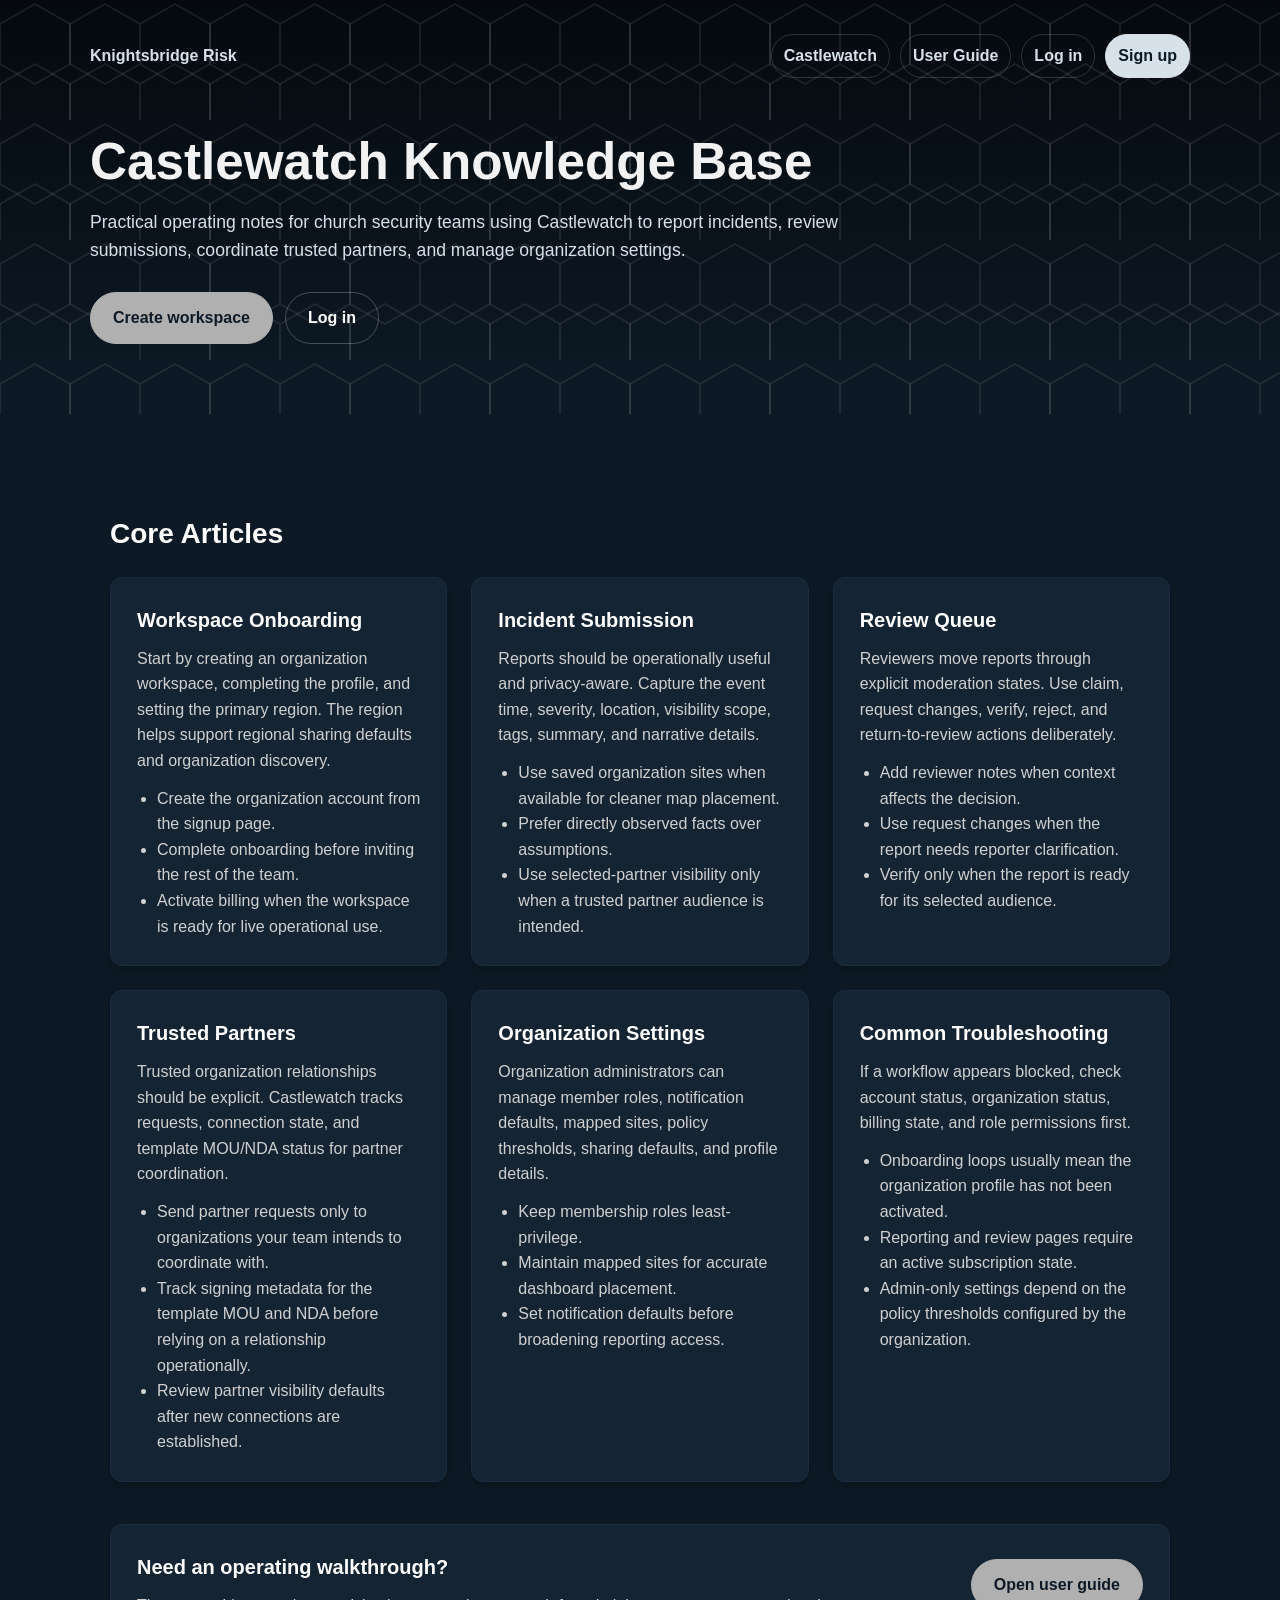
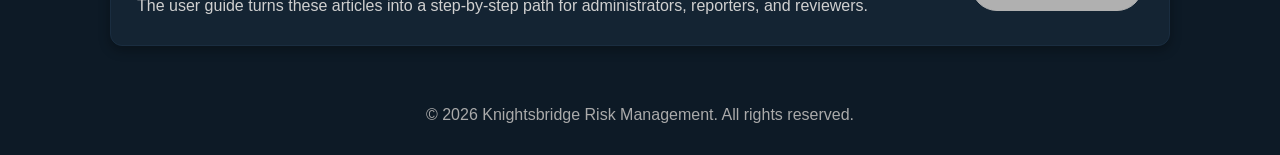
==== knowledge-base/index.html @ 3cb9d3eb "Add Castlewatch app links and docs" ====
<!DOCTYPE html>
<html lang="en">
<head>
  <meta charset="UTF-8">
  <meta name="viewport" content="width=device-width, initial-scale=1.0">
  <title>Castlewatch Knowledge Base | Knightsbridge Risk Management</title>
  <link rel="icon" type="image/png" sizes="32x32" href="../assets/favicon-32.png">
  <link rel="icon" type="image/png" sizes="16x16" href="../assets/favicon-16.png">
  <link rel="apple-touch-icon" sizes="180x180" href="../assets/favicon-180.png">
  <link rel="shortcut icon" href="../assets/favicon.ico" type="image/x-icon">
  <style>
    * { margin: 0; padding: 0; box-sizing: border-box; }
    body {
      font-family: "Segoe UI", Tahoma, Geneva, Verdana, sans-serif;
      background: #0d1a26;
      color: #f2f2f2;
      line-height: 1.6;
    }
    header {
      background: linear-gradient(180deg, rgba(4, 8, 12, 0.94) 0%, rgba(13, 26, 38, 0.98) 100%);
      padding: 34px 20px 70px;
      position: relative;
      overflow: hidden;
    }
    header::before {
      content: "";
      position: absolute;
      inset: 0;
      background: url("data:image/svg+xml,%3Csvg xmlns='http://www.w3.org/2000/svg' width='140' height='120' viewBox='0 0 140 120'%3E%3Cg fill='none' stroke='rgba(255,255,255,0.12)' stroke-width='1.8'%3E%3Cpath d='M35 4 L70 24 L70 64 L35 84 L0 64 L0 24 Z'/%3E%3Cpath d='M105 4 L140 24 L140 64 L105 84 L70 64 L70 24 Z'/%3E%3Cpath d='M35 64 L70 84 L70 124 L35 144 L0 124 L0 84 Z'/%3E%3Cpath d='M105 64 L140 84 L140 124 L105 144 L70 124 L70 84 Z'/%3E%3C/g%3E%3C/svg%3E");
      opacity: 0.7;
      pointer-events: none;
    }
    .nav, .hero, main, footer {
      position: relative;
      z-index: 2;
      max-width: 1100px;
      margin: 0 auto;
    }
    .nav {
      display: flex;
      justify-content: space-between;
      gap: 16px;
      align-items: center;
      margin-bottom: 56px;
    }
    .nav a {
      color: #d6e1ea;
      text-decoration: none;
      font-weight: 700;
    }
    .nav-links {
      display: flex;
      flex-wrap: wrap;
      justify-content: flex-end;
      gap: 10px;
    }
    .nav-links a {
      border: 1px solid rgba(255,255,255,0.16);
      border-radius: 999px;
      padding: 8px 12px;
    }
    .nav-links .primary {
      background: #d6e1ea;
      border-color: #d6e1ea;
      color: #0d1a26;
    }
    h1 {
      max-width: 780px;
      font-size: clamp(2rem, 4vw, 3.2rem);
      line-height: 1.1;
      margin-bottom: 18px;
    }
    .lead {
      max-width: 820px;
      color: #d6e1ea;
      font-size: 1.1rem;
    }
    .actions {
      display: flex;
      flex-wrap: wrap;
      gap: 12px;
      margin-top: 28px;
    }
    .button {
      display: inline-flex;
      align-items: center;
      justify-content: center;
      min-height: 46px;
      padding: 12px 22px;
      border-radius: 999px;
      border: 1px solid #b0b0b0;
      background: #b0b0b0;
      color: #0d1a26;
      font-weight: 800;
      text-decoration: none;
    }
    .button.secondary {
      background: transparent;
      color: #ffffff;
      border-color: rgba(255,255,255,0.24);
    }
    main {
      padding: 50px 20px 20px;
    }
    .grid {
      display: grid;
      grid-template-columns: repeat(auto-fit, minmax(280px, 1fr));
      gap: 24px;
    }
    article, .callout {
      background: #142433;
      border: 1px solid #1a2d40;
      border-radius: 12px;
      padding: 26px;
      box-shadow: 0 4px 12px rgba(0,0,0,0.32);
    }
    article h2, .callout h2 {
      color: #ffffff;
      font-size: 1.25rem;
      margin-bottom: 10px;
    }
    article p, article li, .callout p {
      color: #d0d0d0;
    }
    article ul {
      margin-top: 12px;
      padding-left: 20px;
    }
    .section-title {
      margin: 48px 0 20px;
      font-size: 1.75rem;
      color: #ffffff;
    }
    .callout {
      margin-top: 42px;
      display: grid;
      gap: 18px;
      grid-template-columns: minmax(0, 1fr) auto;
      align-items: center;
    }
    footer {
      padding: 36px 20px 28px;
      color: #aaaaaa;
      text-align: center;
    }
    @media (max-width: 760px) {
      .nav, .callout {
        grid-template-columns: 1fr;
        flex-direction: column;
        align-items: stretch;
        text-align: center;
      }
      .nav-links, .actions {
        justify-content: center;
      }
    }
  </style>
</head>
<body>
  <header>
    <nav class="nav" aria-label="Primary navigation">
      <a href="../">Knightsbridge Risk</a>
      <div class="nav-links">
        <a href="../#castlewatch">Castlewatch</a>
        <a href="../user-guide/">User Guide</a>
        <a href="https://castlewatch.onrender.com/login">Log in</a>
        <a class="primary" href="https://castlewatch.onrender.com/signup">Sign up</a>
      </div>
    </nav>
    <section class="hero">
      <h1>Castlewatch Knowledge Base</h1>
      <p class="lead">Practical operating notes for church security teams using Castlewatch to report incidents, review submissions, coordinate trusted partners, and manage organization settings.</p>
      <div class="actions">
        <a class="button" href="https://castlewatch.onrender.com/signup">Create workspace</a>
        <a class="button secondary" href="https://castlewatch.onrender.com/login">Log in</a>
      </div>
    </section>
  </header>

  <main>
    <h2 class="section-title">Core Articles</h2>
    <section class="grid" aria-label="Knowledge base articles">
      <article>
        <h2>Workspace Onboarding</h2>
        <p>Start by creating an organization workspace, completing the profile, and setting the primary region. The region helps support regional sharing defaults and organization discovery.</p>
        <ul>
          <li>Create the organization account from the signup page.</li>
          <li>Complete onboarding before inviting the rest of the team.</li>
          <li>Activate billing when the workspace is ready for live operational use.</li>
        </ul>
      </article>

      <article>
        <h2>Incident Submission</h2>
        <p>Reports should be operationally useful and privacy-aware. Capture the event time, severity, location, visibility scope, tags, summary, and narrative details.</p>
        <ul>
          <li>Use saved organization sites when available for cleaner map placement.</li>
          <li>Prefer directly observed facts over assumptions.</li>
          <li>Use selected-partner visibility only when a trusted partner audience is intended.</li>
        </ul>
      </article>

      <article>
        <h2>Review Queue</h2>
        <p>Reviewers move reports through explicit moderation states. Use claim, request changes, verify, reject, and return-to-review actions deliberately.</p>
        <ul>
          <li>Add reviewer notes when context affects the decision.</li>
          <li>Use request changes when the report needs reporter clarification.</li>
          <li>Verify only when the report is ready for its selected audience.</li>
        </ul>
      </article>

      <article>
        <h2>Trusted Partners</h2>
        <p>Trusted organization relationships should be explicit. Castlewatch tracks requests, connection state, and template MOU/NDA status for partner coordination.</p>
        <ul>
          <li>Send partner requests only to organizations your team intends to coordinate with.</li>
          <li>Track signing metadata for the template MOU and NDA before relying on a relationship operationally.</li>
          <li>Review partner visibility defaults after new connections are established.</li>
        </ul>
      </article>

      <article>
        <h2>Organization Settings</h2>
        <p>Organization administrators can manage member roles, notification defaults, mapped sites, policy thresholds, sharing defaults, and profile details.</p>
        <ul>
          <li>Keep membership roles least-privilege.</li>
          <li>Maintain mapped sites for accurate dashboard placement.</li>
          <li>Set notification defaults before broadening reporting access.</li>
        </ul>
      </article>

      <article>
        <h2>Common Troubleshooting</h2>
        <p>If a workflow appears blocked, check account status, organization status, billing state, and role permissions first.</p>
        <ul>
          <li>Onboarding loops usually mean the organization profile has not been activated.</li>
          <li>Reporting and review pages require an active subscription state.</li>
          <li>Admin-only settings depend on the policy thresholds configured by the organization.</li>
        </ul>
      </article>
    </section>

    <section class="callout">
      <div>
        <h2>Need an operating walkthrough?</h2>
        <p>The user guide turns these articles into a step-by-step path for administrators, reporters, and reviewers.</p>
      </div>
      <a class="button" href="../user-guide/">Open user guide</a>
    </section>
  </main>

  <footer>
    &copy; 2026 Knightsbridge Risk Management. All rights reserved.
  </footer>
</body>
</html>
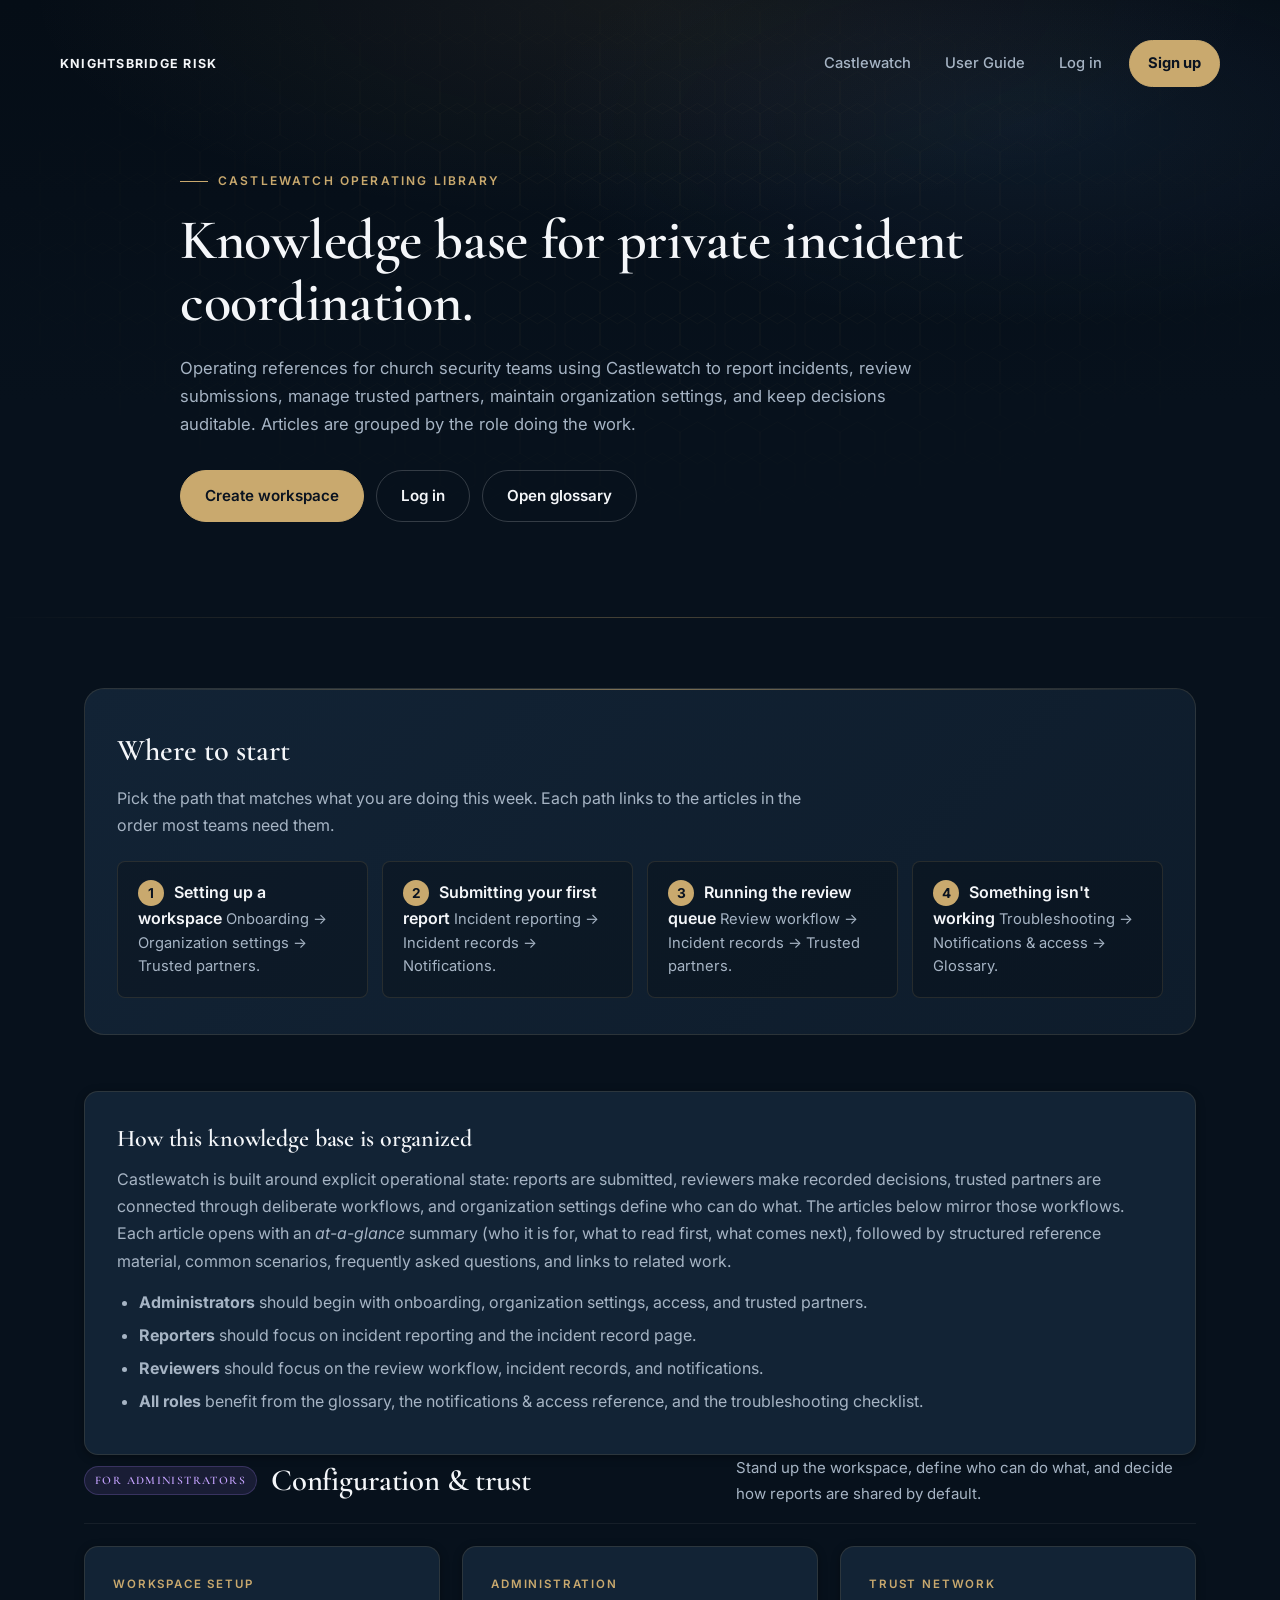
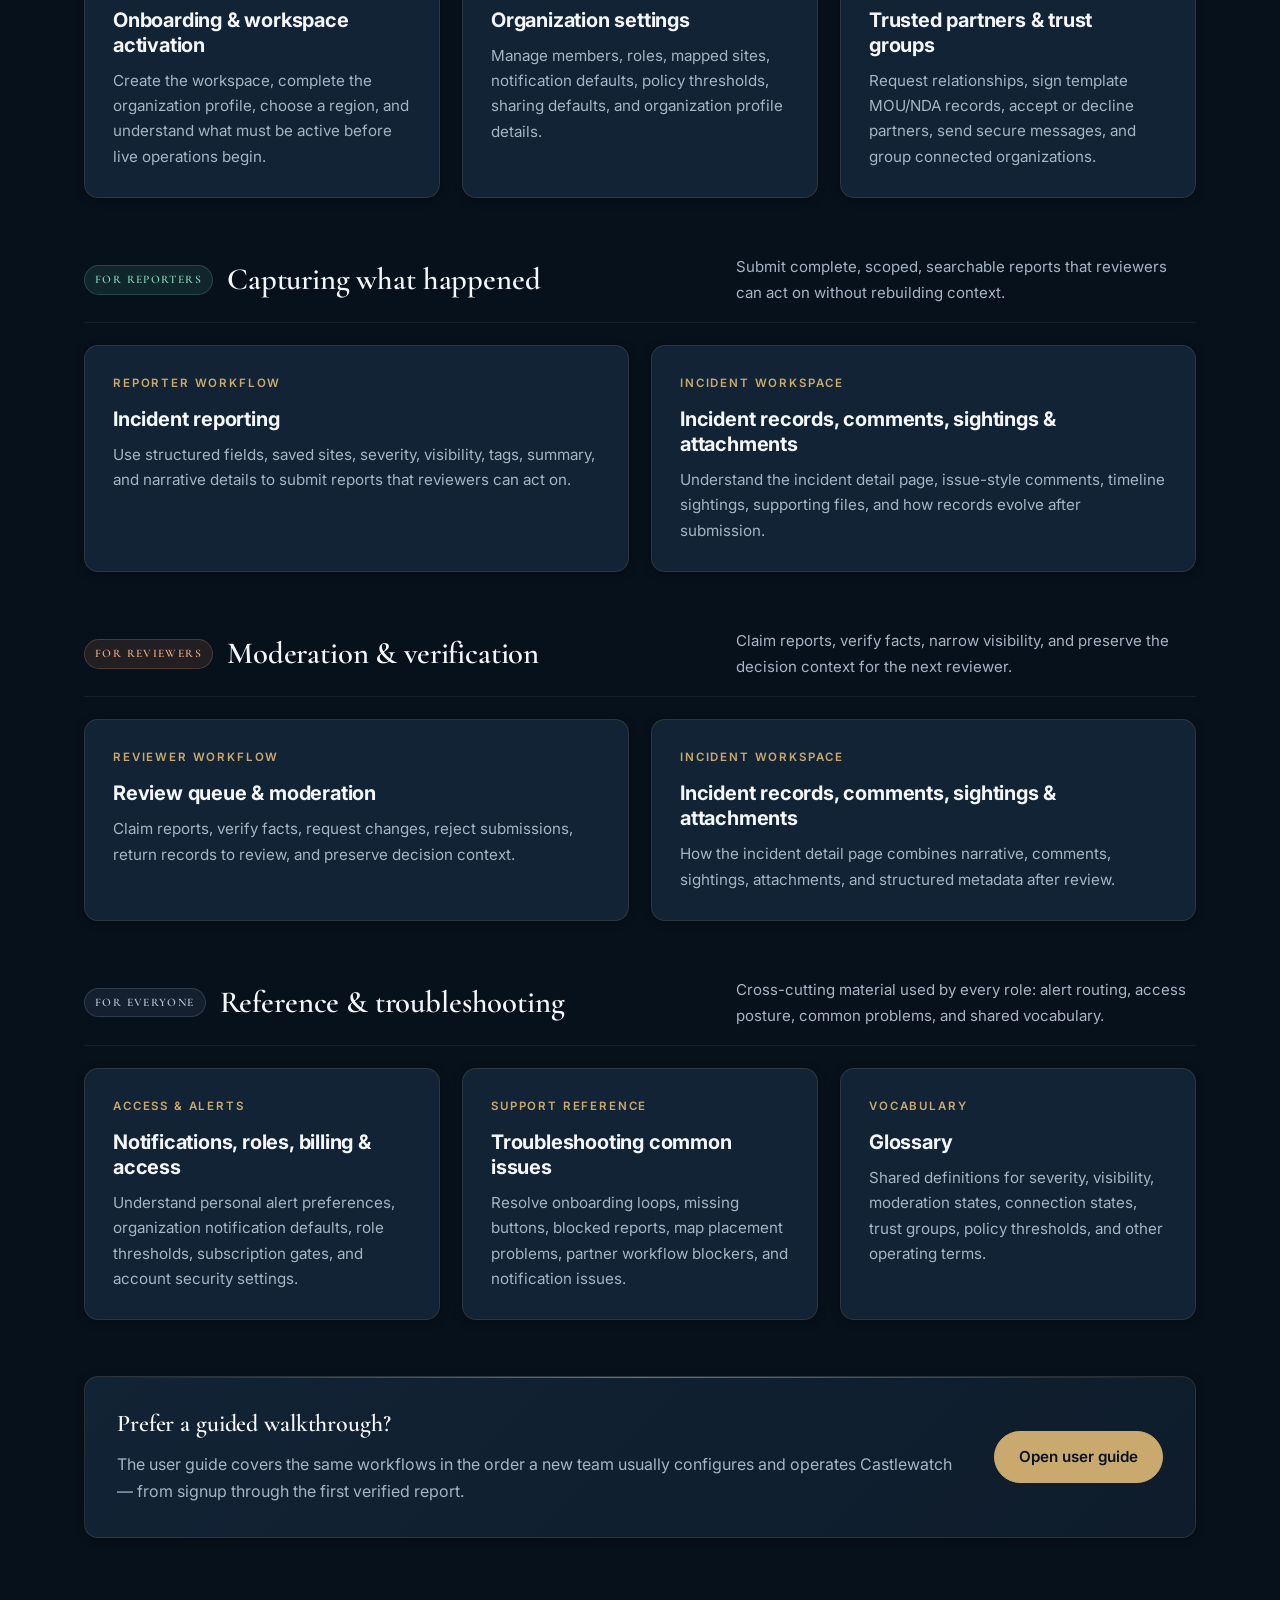
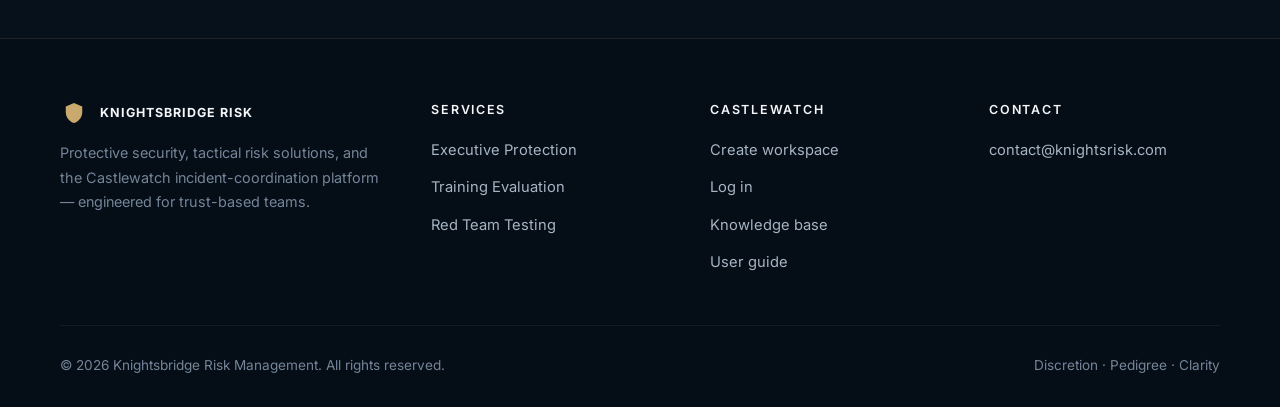
==== commit e0db68d5: "Expand Castlewatch knowledge base" ====
--- a/knowledge-base/index.html
+++ b/knowledge-base/index.html
@@ -4,162 +4,29 @@
   <meta charset="UTF-8">
   <meta name="viewport" content="width=device-width, initial-scale=1.0">
   <title>Castlewatch Knowledge Base | Knightsbridge Risk Management</title>
+  <meta name="description" content="Operating library for Castlewatch incident coordination — organized by role for administrators, reporters, and reviewers, with reference material covering trusted partners, organization settings, notifications, access, and troubleshooting.">
+  <link rel="canonical" href="https://knightsrisk.com/knowledge-base/">
+  <meta property="og:type" content="website">
+  <meta property="og:url" content="https://knightsrisk.com/knowledge-base/">
+  <meta property="og:title" content="Castlewatch Knowledge Base">
+  <meta property="og:description" content="Role-based operating library for Castlewatch — onboarding, reporting, review, trusted partners, settings, and troubleshooting.">
+  <meta property="og:image" content="https://knightsrisk.com/assets/favicon-180.png">
+  <meta property="og:site_name" content="Knightsbridge Risk Management">
+  <meta name="twitter:card" content="summary">
+  <meta name="twitter:title" content="Castlewatch Knowledge Base">
+  <meta name="twitter:description" content="Role-based operating library for Castlewatch — onboarding, reporting, review, trusted partners, settings, and troubleshooting.">
+  <meta name="twitter:image" content="https://knightsrisk.com/assets/favicon-180.png">
+  <meta name="theme-color" content="#07111c">
   <link rel="icon" type="image/png" sizes="32x32" href="../assets/favicon-32.png">
   <link rel="icon" type="image/png" sizes="16x16" href="../assets/favicon-16.png">
   <link rel="apple-touch-icon" sizes="180x180" href="../assets/favicon-180.png">
   <link rel="shortcut icon" href="../assets/favicon.ico" type="image/x-icon">
-  <style>
-    * { margin: 0; padding: 0; box-sizing: border-box; }
-    body {
-      font-family: "Segoe UI", Tahoma, Geneva, Verdana, sans-serif;
-      background: #0d1a26;
-      color: #f2f2f2;
-      line-height: 1.6;
-    }
-    header {
-      background: linear-gradient(180deg, rgba(4, 8, 12, 0.94) 0%, rgba(13, 26, 38, 0.98) 100%);
-      padding: 34px 20px 70px;
-      position: relative;
-      overflow: hidden;
-    }
-    header::before {
-      content: "";
-      position: absolute;
-      inset: 0;
-      background: url("data:image/svg+xml,%3Csvg xmlns='http://www.w3.org/2000/svg' width='140' height='120' viewBox='0 0 140 120'%3E%3Cg fill='none' stroke='rgba(255,255,255,0.12)' stroke-width='1.8'%3E%3Cpath d='M35 4 L70 24 L70 64 L35 84 L0 64 L0 24 Z'/%3E%3Cpath d='M105 4 L140 24 L140 64 L105 84 L70 64 L70 24 Z'/%3E%3Cpath d='M35 64 L70 84 L70 124 L35 144 L0 124 L0 84 Z'/%3E%3Cpath d='M105 64 L140 84 L140 124 L105 144 L70 124 L70 84 Z'/%3E%3C/g%3E%3C/svg%3E");
-      opacity: 0.7;
-      pointer-events: none;
-    }
-    .nav, .hero, main, footer {
-      position: relative;
-      z-index: 2;
-      max-width: 1100px;
-      margin: 0 auto;
-    }
-    .nav {
-      display: flex;
-      justify-content: space-between;
-      gap: 16px;
-      align-items: center;
-      margin-bottom: 56px;
-    }
-    .nav a {
-      color: #d6e1ea;
-      text-decoration: none;
-      font-weight: 700;
-    }
-    .nav-links {
-      display: flex;
-      flex-wrap: wrap;
-      justify-content: flex-end;
-      gap: 10px;
-    }
-    .nav-links a {
-      border: 1px solid rgba(255,255,255,0.16);
-      border-radius: 999px;
-      padding: 8px 12px;
-    }
-    .nav-links .primary {
-      background: #d6e1ea;
-      border-color: #d6e1ea;
-      color: #0d1a26;
-    }
-    h1 {
-      max-width: 780px;
-      font-size: clamp(2rem, 4vw, 3.2rem);
-      line-height: 1.1;
-      margin-bottom: 18px;
-    }
-    .lead {
-      max-width: 820px;
-      color: #d6e1ea;
-      font-size: 1.1rem;
-    }
-    .actions {
-      display: flex;
-      flex-wrap: wrap;
-      gap: 12px;
-      margin-top: 28px;
-    }
-    .button {
-      display: inline-flex;
-      align-items: center;
-      justify-content: center;
-      min-height: 46px;
-      padding: 12px 22px;
-      border-radius: 999px;
-      border: 1px solid #b0b0b0;
-      background: #b0b0b0;
-      color: #0d1a26;
-      font-weight: 800;
-      text-decoration: none;
-    }
-    .button.secondary {
-      background: transparent;
-      color: #ffffff;
-      border-color: rgba(255,255,255,0.24);
-    }
-    main {
-      padding: 50px 20px 20px;
-    }
-    .grid {
-      display: grid;
-      grid-template-columns: repeat(auto-fit, minmax(280px, 1fr));
-      gap: 24px;
-    }
-    article, .callout {
-      background: #142433;
-      border: 1px solid #1a2d40;
-      border-radius: 12px;
-      padding: 26px;
-      box-shadow: 0 4px 12px rgba(0,0,0,0.32);
-    }
-    article h2, .callout h2 {
-      color: #ffffff;
-      font-size: 1.25rem;
-      margin-bottom: 10px;
-    }
-    article p, article li, .callout p {
-      color: #d0d0d0;
-    }
-    article ul {
-      margin-top: 12px;
-      padding-left: 20px;
-    }
-    .section-title {
-      margin: 48px 0 20px;
-      font-size: 1.75rem;
-      color: #ffffff;
-    }
-    .callout {
-      margin-top: 42px;
-      display: grid;
-      gap: 18px;
-      grid-template-columns: minmax(0, 1fr) auto;
-      align-items: center;
-    }
-    footer {
-      padding: 36px 20px 28px;
-      color: #aaaaaa;
-      text-align: center;
-    }
-    @media (max-width: 760px) {
-      .nav, .callout {
-        grid-template-columns: 1fr;
-        flex-direction: column;
-        align-items: stretch;
-        text-align: center;
-      }
-      .nav-links, .actions {
-        justify-content: center;
-      }
-    }
-  </style>
+  <link rel="stylesheet" href="styles.css">
 </head>
 <body>
   <header>
     <nav class="nav" aria-label="Primary navigation">
-      <a href="../">Knightsbridge Risk</a>
+      <a class="nav-brand" href="../">Knightsbridge Risk</a>
       <div class="nav-links">
         <a href="../#castlewatch">Castlewatch</a>
         <a href="../user-guide/">User Guide</a>
@@ -168,90 +35,193 @@
       </div>
     </nav>
     <section class="hero">
-      <h1>Castlewatch Knowledge Base</h1>
-      <p class="lead">Practical operating notes for church security teams using Castlewatch to report incidents, review submissions, coordinate trusted partners, and manage organization settings.</p>
+      <p class="eyebrow">Castlewatch operating library</p>
+      <h1>Knowledge base for private incident coordination.</h1>
+      <p class="lead">Operating references for church security teams using Castlewatch to report incidents, review submissions, manage trusted partners, maintain organization settings, and keep decisions auditable. Articles are grouped by the role doing the work.</p>
       <div class="actions">
         <a class="button" href="https://castlewatch.onrender.com/signup">Create workspace</a>
         <a class="button secondary" href="https://castlewatch.onrender.com/login">Log in</a>
+        <a class="button secondary" href="glossary/">Open glossary</a>
       </div>
     </section>
   </header>
 
   <main>
-    <h2 class="section-title">Core Articles</h2>
-    <section class="grid" aria-label="Knowledge base articles">
-      <article>
-        <h2>Workspace Onboarding</h2>
-        <p>Start by creating an organization workspace, completing the profile, and setting the primary region. The region helps support regional sharing defaults and organization discovery.</p>
-        <ul>
-          <li>Create the organization account from the signup page.</li>
-          <li>Complete onboarding before inviting the rest of the team.</li>
-          <li>Activate billing when the workspace is ready for live operational use.</li>
-        </ul>
-      </article>
-
-      <article>
-        <h2>Incident Submission</h2>
-        <p>Reports should be operationally useful and privacy-aware. Capture the event time, severity, location, visibility scope, tags, summary, and narrative details.</p>
-        <ul>
-          <li>Use saved organization sites when available for cleaner map placement.</li>
-          <li>Prefer directly observed facts over assumptions.</li>
-          <li>Use selected-partner visibility only when a trusted partner audience is intended.</li>
-        </ul>
-      </article>
-
-      <article>
-        <h2>Review Queue</h2>
-        <p>Reviewers move reports through explicit moderation states. Use claim, request changes, verify, reject, and return-to-review actions deliberately.</p>
-        <ul>
-          <li>Add reviewer notes when context affects the decision.</li>
-          <li>Use request changes when the report needs reporter clarification.</li>
-          <li>Verify only when the report is ready for its selected audience.</li>
-        </ul>
-      </article>
-
-      <article>
-        <h2>Trusted Partners</h2>
-        <p>Trusted organization relationships should be explicit. Castlewatch tracks requests, connection state, and template MOU/NDA status for partner coordination.</p>
-        <ul>
-          <li>Send partner requests only to organizations your team intends to coordinate with.</li>
-          <li>Track signing metadata for the template MOU and NDA before relying on a relationship operationally.</li>
-          <li>Review partner visibility defaults after new connections are established.</li>
-        </ul>
-      </article>
-
-      <article>
-        <h2>Organization Settings</h2>
-        <p>Organization administrators can manage member roles, notification defaults, mapped sites, policy thresholds, sharing defaults, and profile details.</p>
-        <ul>
-          <li>Keep membership roles least-privilege.</li>
-          <li>Maintain mapped sites for accurate dashboard placement.</li>
-          <li>Set notification defaults before broadening reporting access.</li>
-        </ul>
-      </article>
-
-      <article>
-        <h2>Common Troubleshooting</h2>
-        <p>If a workflow appears blocked, check account status, organization status, billing state, and role permissions first.</p>
-        <ul>
-          <li>Onboarding loops usually mean the organization profile has not been activated.</li>
-          <li>Reporting and review pages require an active subscription state.</li>
-          <li>Admin-only settings depend on the policy thresholds configured by the organization.</li>
-        </ul>
-      </article>
-    </section>
-
+    <!-- Quick start paths -->
+    <section class="quickstart" aria-label="Recommended quick-start paths">
+      <h2>Where to start</h2>
+      <p>Pick the path that matches what you are doing this week. Each path links to the articles in the order most teams need them.</p>
+      <div class="quickstart-paths">
+        <a class="quickstart-path" href="onboarding/">
+          <strong><span class="step">1</span>Setting up a workspace</strong>
+          Onboarding &rarr; Organization settings &rarr; Trusted partners.
+        </a>
+        <a class="quickstart-path" href="incident-reporting/">
+          <strong><span class="step">2</span>Submitting your first report</strong>
+          Incident reporting &rarr; Incident records &rarr; Notifications.
+        </a>
+        <a class="quickstart-path" href="review-workflow/">
+          <strong><span class="step">3</span>Running the review queue</strong>
+          Review workflow &rarr; Incident records &rarr; Trusted partners.
+        </a>
+        <a class="quickstart-path" href="troubleshooting/">
+          <strong><span class="step">4</span>Something isn't working</strong>
+          Troubleshooting &rarr; Notifications &amp; access &rarr; Glossary.
+        </a>
+      </div>
+    </section>
+
+    <!-- How to use -->
+    <section class="panel">
+      <h2>How this knowledge base is organized</h2>
+      <p>Castlewatch is built around explicit operational state: reports are submitted, reviewers make recorded decisions, trusted partners are connected through deliberate workflows, and organization settings define who can do what. The articles below mirror those workflows. Each article opens with an <em>at-a-glance</em> summary (who it is for, what to read first, what comes next), followed by structured reference material, common scenarios, frequently asked questions, and links to related work.</p>
+      <ul>
+        <li><strong>Administrators</strong> should begin with onboarding, organization settings, access, and trusted partners.</li>
+        <li><strong>Reporters</strong> should focus on incident reporting and the incident record page.</li>
+        <li><strong>Reviewers</strong> should focus on the review workflow, incident records, and notifications.</li>
+        <li><strong>All roles</strong> benefit from the glossary, the notifications &amp; access reference, and the troubleshooting checklist.</li>
+      </ul>
+    </section>
+
+    <!-- Administrators hub -->
+    <section class="role-hub" id="administrators" aria-labelledby="hub-admin">
+      <div class="role-hub-header">
+        <h2 id="hub-admin"><span class="role-tag admin">For Administrators</span> Configuration &amp; trust</h2>
+        <p>Stand up the workspace, define who can do what, and decide how reports are shared by default.</p>
+      </div>
+      <div class="article-grid">
+        <a class="article-card" href="onboarding/">
+          <span class="meta">Workspace setup</span>
+          <h2>Onboarding &amp; workspace activation</h2>
+          <p>Create the workspace, complete the organization profile, choose a region, and understand what must be active before live operations begin.</p>
+        </a>
+        <a class="article-card" href="organization-settings/">
+          <span class="meta">Administration</span>
+          <h2>Organization settings</h2>
+          <p>Manage members, roles, mapped sites, notification defaults, policy thresholds, sharing defaults, and organization profile details.</p>
+        </a>
+        <a class="article-card" href="trusted-partners/">
+          <span class="meta">Trust network</span>
+          <h2>Trusted partners &amp; trust groups</h2>
+          <p>Request relationships, sign template MOU/NDA records, accept or decline partners, send secure messages, and group connected organizations.</p>
+        </a>
+      </div>
+    </section>
+
+    <!-- Reporters hub -->
+    <section class="role-hub" id="reporters" aria-labelledby="hub-reporter">
+      <div class="role-hub-header">
+        <h2 id="hub-reporter"><span class="role-tag reporter">For Reporters</span> Capturing what happened</h2>
+        <p>Submit complete, scoped, searchable reports that reviewers can act on without rebuilding context.</p>
+      </div>
+      <div class="article-grid">
+        <a class="article-card" href="incident-reporting/">
+          <span class="meta">Reporter workflow</span>
+          <h2>Incident reporting</h2>
+          <p>Use structured fields, saved sites, severity, visibility, tags, summary, and narrative details to submit reports that reviewers can act on.</p>
+        </a>
+        <a class="article-card" href="incident-records/">
+          <span class="meta">Incident workspace</span>
+          <h2>Incident records, comments, sightings &amp; attachments</h2>
+          <p>Understand the incident detail page, issue-style comments, timeline sightings, supporting files, and how records evolve after submission.</p>
+        </a>
+      </div>
+    </section>
+
+    <!-- Reviewers hub -->
+    <section class="role-hub" id="reviewers" aria-labelledby="hub-reviewer">
+      <div class="role-hub-header">
+        <h2 id="hub-reviewer"><span class="role-tag reviewer">For Reviewers</span> Moderation &amp; verification</h2>
+        <p>Claim reports, verify facts, narrow visibility, and preserve the decision context for the next reviewer.</p>
+      </div>
+      <div class="article-grid">
+        <a class="article-card" href="review-workflow/">
+          <span class="meta">Reviewer workflow</span>
+          <h2>Review queue &amp; moderation</h2>
+          <p>Claim reports, verify facts, request changes, reject submissions, return records to review, and preserve decision context.</p>
+        </a>
+        <a class="article-card" href="incident-records/">
+          <span class="meta">Incident workspace</span>
+          <h2>Incident records, comments, sightings &amp; attachments</h2>
+          <p>How the incident detail page combines narrative, comments, sightings, attachments, and structured metadata after review.</p>
+        </a>
+      </div>
+    </section>
+
+    <!-- Reference hub -->
+    <section class="role-hub" id="reference" aria-labelledby="hub-reference">
+      <div class="role-hub-header">
+        <h2 id="hub-reference"><span class="role-tag reference">For Everyone</span> Reference &amp; troubleshooting</h2>
+        <p>Cross-cutting material used by every role: alert routing, access posture, common problems, and shared vocabulary.</p>
+      </div>
+      <div class="article-grid">
+        <a class="article-card" href="notifications-access/">
+          <span class="meta">Access &amp; alerts</span>
+          <h2>Notifications, roles, billing &amp; access</h2>
+          <p>Understand personal alert preferences, organization notification defaults, role thresholds, subscription gates, and account security settings.</p>
+        </a>
+        <a class="article-card" href="troubleshooting/">
+          <span class="meta">Support reference</span>
+          <h2>Troubleshooting common issues</h2>
+          <p>Resolve onboarding loops, missing buttons, blocked reports, map placement problems, partner workflow blockers, and notification issues.</p>
+        </a>
+        <a class="article-card" href="glossary/">
+          <span class="meta">Vocabulary</span>
+          <h2>Glossary</h2>
+          <p>Shared definitions for severity, visibility, moderation states, connection states, trust groups, policy thresholds, and other operating terms.</p>
+        </a>
+      </div>
+    </section>
+
+    <!-- User guide callout -->
     <section class="callout">
       <div>
-        <h2>Need an operating walkthrough?</h2>
-        <p>The user guide turns these articles into a step-by-step path for administrators, reporters, and reviewers.</p>
+        <h2>Prefer a guided walkthrough?</h2>
+        <p>The user guide covers the same workflows in the order a new team usually configures and operates Castlewatch — from signup through the first verified report.</p>
       </div>
       <a class="button" href="../user-guide/">Open user guide</a>
     </section>
   </main>
 
   <footer>
-    &copy; 2026 Knightsbridge Risk Management. All rights reserved.
+    <div class="footer-inner">
+      <div class="footer-col">
+        <div class="footer-brand">
+          <span class="footer-brand-mark" aria-hidden="true">
+            <svg width="22" height="22" viewBox="0 0 24 24" fill="currentColor"><path d="M12 1L3 5v6c0 5.55 3.84 10.74 9 12 5.16-1.26 9-6.45 9-12V5l-9-4z"/></svg>
+          </span>
+          <span>Knightsbridge Risk</span>
+        </div>
+        <p>Protective security, tactical risk solutions, and the Castlewatch incident-coordination platform &mdash; engineered for trust-based teams.</p>
+      </div>
+      <div class="footer-col">
+        <h4>Services</h4>
+        <ul>
+          <li><a href="../#capabilities">Executive Protection</a></li>
+          <li><a href="../#capabilities">Training Evaluation</a></li>
+          <li><a href="../#capabilities">Red Team Testing</a></li>
+        </ul>
+      </div>
+      <div class="footer-col">
+        <h4>Castlewatch</h4>
+        <ul>
+          <li><a href="https://castlewatch.onrender.com/signup">Create workspace</a></li>
+          <li><a href="https://castlewatch.onrender.com/login">Log in</a></li>
+          <li><a href="./">Knowledge base</a></li>
+          <li><a href="../user-guide/">User guide</a></li>
+        </ul>
+      </div>
+      <div class="footer-col">
+        <h4>Contact</h4>
+        <ul>
+          <li><a href="mailto:contact@knightsrisk.com">contact@knightsrisk.com</a></li>
+        </ul>
+      </div>
+    </div>
+    <div class="footer-bottom">
+      <span>&copy; 2026 Knightsbridge Risk Management. All rights reserved.</span>
+      <span>Discretion &middot; Pedigree &middot; Clarity</span>
+    </div>
   </footer>
 </body>
 </html>
--- a/knowledge-base/styles.css
+++ b/knowledge-base/styles.css
@@ -0,0 +1,1037 @@
+@import url('https://fonts.googleapis.com/css2?family=Inter:wght@400;500;600;700;800&family=Cormorant+Garamond:wght@500;600;700&display=swap');
+
+/* Design Tokens — aligned with site homepage */
+:root {
+  --bg: #07111c;
+  --bg-elevated: #0e1c2b;
+  --surface: #122335;
+  --surface-2: #16293d;
+  --surface-3: #1a3047;
+  --border: rgba(201, 169, 110, 0.14);
+  --border-strong: rgba(201, 169, 110, 0.32);
+  --border-subtle: rgba(255, 255, 255, 0.06);
+  --text: #f4f6f9;
+  --text-muted: #a6b4c4;
+  --text-dim: #748599;
+  --accent: #c9a96e;
+  --accent-bright: #e0c084;
+  --accent-dim: rgba(201, 169, 110, 0.12);
+  --shadow-sm: 0 2px 8px rgba(0, 0, 0, 0.35);
+  --shadow-md: 0 8px 28px rgba(0, 0, 0, 0.5);
+  --radius-sm: 8px;
+  --radius-md: 14px;
+  --radius-lg: 20px;
+  --ease: cubic-bezier(0.22, 1, 0.36, 1);
+}
+
+/* Reset */
+*, *::before, *::after { box-sizing: border-box; margin: 0; padding: 0; }
+html { scroll-behavior: smooth; }
+body {
+  font-family: 'Inter', -apple-system, BlinkMacSystemFont, 'Segoe UI', Roboto, sans-serif;
+  background: var(--bg);
+  color: var(--text);
+  line-height: 1.7;
+  font-weight: 400;
+  -webkit-font-smoothing: antialiased;
+  -moz-osx-font-smoothing: grayscale;
+}
+a { color: inherit; }
+
+/* Display family used for hero & section titles */
+h1, .section-title, .article-card h2, .callout h2,
+.panel > h2, .article-body > section > h2 {
+  font-family: 'Cormorant Garamond', Georgia, serif;
+  font-weight: 600;
+  letter-spacing: -0.005em;
+}
+
+/* Header */
+header {
+  position: relative;
+  padding: 28px 24px 96px;
+  overflow: hidden;
+  background:
+    radial-gradient(ellipse 80% 60% at 50% 0%, rgba(201, 169, 110, 0.08), transparent 60%),
+    radial-gradient(ellipse 60% 50% at 80% 20%, rgba(70, 110, 160, 0.12), transparent 65%),
+    linear-gradient(180deg, #050d16 0%, #07111c 65%, var(--bg) 100%);
+}
+header::before {
+  content: "";
+  position: absolute;
+  inset: 0;
+  background-image:
+    url("data:image/svg+xml,%3Csvg xmlns='http://www.w3.org/2000/svg' width='80' height='80' viewBox='0 0 80 80'%3E%3Cg fill='none' stroke='rgba(201,169,110,0.07)' stroke-width='1'%3E%3Cpath d='M20 2 L40 14 L40 38 L20 50 L0 38 L0 14 Z'/%3E%3Cpath d='M60 2 L80 14 L80 38 L60 50 L40 38 L40 14 Z'/%3E%3Cpath d='M20 38 L40 50 L40 74 L20 86 L0 74 L0 50 Z'/%3E%3Cpath d='M60 38 L80 50 L80 74 L60 86 L40 74 L40 50 Z'/%3E%3C/g%3E%3C/svg%3E");
+  background-size: 80px 70px;
+  opacity: 0.6;
+  mask-image: radial-gradient(ellipse 70% 60% at 50% 40%, black 30%, transparent 80%);
+  -webkit-mask-image: radial-gradient(ellipse 70% 60% at 50% 40%, black 30%, transparent 80%);
+  z-index: 0;
+  pointer-events: none;
+}
+header::after {
+  content: "";
+  position: absolute;
+  left: 0;
+  right: 0;
+  bottom: 0;
+  height: 1px;
+  background: linear-gradient(90deg, transparent, var(--border-strong), transparent);
+  z-index: 2;
+}
+
+.nav,
+.hero,
+main {
+  margin: 0 auto;
+  max-width: 1160px;
+  position: relative;
+  z-index: 2;
+}
+
+/* Navigation */
+.nav {
+  align-items: center;
+  display: flex;
+  gap: 16px;
+  justify-content: space-between;
+  margin-bottom: 64px;
+  padding: 12px 0;
+}
+.nav a { text-decoration: none; }
+.nav-brand {
+  color: var(--text);
+  font-weight: 700;
+  font-size: 0.78rem;
+  letter-spacing: 0.1em;
+  text-transform: uppercase;
+}
+.nav-links {
+  display: flex;
+  flex-wrap: wrap;
+  gap: 4px;
+  justify-content: flex-end;
+  align-items: center;
+}
+.nav-links a {
+  border: 1px solid transparent;
+  border-radius: 999px;
+  padding: 8px 14px;
+  font-size: 0.92rem;
+  font-weight: 500;
+  color: var(--text-muted);
+  transition: color 0.2s var(--ease), background 0.2s var(--ease), border-color 0.2s var(--ease);
+}
+.nav-links a:hover { color: var(--text); background: rgba(255, 255, 255, 0.04); }
+.nav-links .primary {
+  background: var(--accent);
+  border-color: var(--accent);
+  color: #0a1320;
+  font-weight: 700;
+  padding: 10px 18px;
+  margin-left: 8px;
+}
+.nav-links .primary:hover { background: var(--accent-bright); border-color: var(--accent-bright); color: #0a1320; }
+
+/* Hero */
+.hero {
+  max-width: 920px;
+}
+.eyebrow {
+  display: inline-flex;
+  align-items: center;
+  gap: 10px;
+  color: var(--accent);
+  font-size: 0.75rem;
+  font-weight: 600;
+  letter-spacing: 0.18em;
+  margin-bottom: 18px;
+  text-transform: uppercase;
+}
+.eyebrow::before {
+  content: "";
+  width: 28px;
+  height: 1px;
+  background: var(--accent);
+  display: inline-block;
+}
+
+h1 {
+  font-size: clamp(2.2rem, 4.4vw, 3.6rem);
+  line-height: 1.1;
+  margin-bottom: 20px;
+  max-width: 880px;
+  color: var(--text);
+}
+.lead {
+  color: var(--text-muted);
+  font-size: clamp(1rem, 1.3vw, 1.12rem);
+  max-width: 760px;
+  line-height: 1.7;
+}
+
+.actions {
+  display: flex;
+  flex-wrap: wrap;
+  gap: 12px;
+  margin-top: 32px;
+}
+
+/* Buttons */
+.button {
+  align-items: center;
+  background: var(--accent);
+  border: 1px solid var(--accent);
+  border-radius: 999px;
+  color: #0a1320;
+  display: inline-flex;
+  justify-content: center;
+  font-family: inherit;
+  font-weight: 600;
+  font-size: 0.95rem;
+  min-height: 48px;
+  padding: 12px 24px;
+  text-decoration: none;
+  transition: all 0.2s var(--ease);
+  white-space: nowrap;
+}
+.button:hover {
+  background: var(--accent-bright);
+  border-color: var(--accent-bright);
+  transform: translateY(-1px);
+  box-shadow: 0 10px 24px rgba(201, 169, 110, 0.25);
+}
+.button.secondary {
+  background: transparent;
+  border-color: rgba(255, 255, 255, 0.18);
+  color: var(--text);
+}
+.button.secondary:hover {
+  background: rgba(255, 255, 255, 0.06);
+  border-color: rgba(255, 255, 255, 0.32);
+  color: var(--text);
+  box-shadow: none;
+}
+
+/* Main content */
+main {
+  padding: 70px 24px 40px;
+}
+
+.section-title {
+  color: var(--text);
+  font-size: clamp(1.7rem, 2.6vw, 2.2rem);
+  margin: 56px 0 14px;
+}
+.section-lead {
+  color: var(--text-muted);
+  margin-bottom: 32px;
+  max-width: 820px;
+  font-size: 1.02rem;
+}
+
+/* Grids */
+.article-grid,
+.feature-grid,
+.support-grid {
+  display: grid;
+  gap: 22px;
+  grid-template-columns: repeat(auto-fit, minmax(280px, 1fr));
+}
+
+/* Shared surface */
+.article-card,
+.panel,
+.callout,
+.toc {
+  background: var(--surface);
+  border: 1px solid var(--border);
+  border-radius: var(--radius-md);
+  box-shadow: var(--shadow-sm);
+}
+
+/* Article cards on KB index */
+.article-card {
+  display: block;
+  min-height: 100%;
+  padding: 28px;
+  text-decoration: none;
+  position: relative;
+  overflow: hidden;
+  transition: transform 0.3s var(--ease), border-color 0.3s var(--ease), background 0.3s var(--ease), box-shadow 0.3s var(--ease);
+}
+.article-card::before {
+  content: "";
+  position: absolute;
+  top: 0;
+  left: 0;
+  right: 0;
+  height: 2px;
+  background: linear-gradient(90deg, transparent, var(--accent), transparent);
+  opacity: 0;
+  transition: opacity 0.3s var(--ease);
+}
+.article-card::after {
+  content: "→";
+  position: absolute;
+  top: 28px;
+  right: 28px;
+  color: var(--accent);
+  opacity: 0;
+  font-size: 1.2rem;
+  font-weight: 600;
+  transition: opacity 0.3s var(--ease), transform 0.3s var(--ease);
+}
+.article-card:hover {
+  border-color: var(--border-strong);
+  background: var(--surface-2);
+  transform: translateY(-4px);
+  box-shadow: var(--shadow-md);
+}
+.article-card:hover::before { opacity: 1; }
+.article-card:hover::after { opacity: 1; transform: translateX(4px); }
+
+.article-card h2 {
+  color: var(--text);
+  font-size: 1.25rem;
+  line-height: 1.25;
+  margin-bottom: 10px;
+  font-weight: 700;
+  letter-spacing: -0.01em;
+  padding-right: 28px;
+  font-family: 'Inter', sans-serif;
+}
+.article-card p {
+  color: var(--text-muted);
+  font-size: 0.95rem;
+  line-height: 1.65;
+}
+
+.article-card .meta {
+  color: var(--accent);
+  display: block;
+  font-size: 0.72rem;
+  font-weight: 600;
+  letter-spacing: 0.16em;
+  margin-bottom: 14px;
+  text-transform: uppercase;
+}
+
+/* Panels (general content surfaces) */
+.panel,
+.callout,
+.toc {
+  padding: 32px;
+}
+.panel p,
+.panel li,
+.callout p,
+.toc a,
+.toc li {
+  color: var(--text-muted);
+}
+.panel h2,
+.callout h2 {
+  color: var(--text);
+  line-height: 1.25;
+  margin-bottom: 12px;
+  font-size: 1.5rem;
+}
+.panel h3,
+.article-card h3 {
+  color: var(--text);
+  line-height: 1.3;
+  margin-bottom: 10px;
+}
+.panel ul,
+.callout ul {
+  margin-top: 14px;
+  padding-left: 22px;
+}
+.panel ul li,
+.callout ul li { margin-bottom: 6px; }
+
+/* Callout (cross-link / next-step block) */
+.callout {
+  align-items: center;
+  display: grid;
+  gap: 24px;
+  grid-template-columns: minmax(0, 1fr) auto;
+  margin-top: 48px;
+  background: linear-gradient(135deg, var(--surface) 0%, var(--bg-elevated) 100%);
+  border-color: var(--border);
+  position: relative;
+  overflow: hidden;
+}
+.callout::before {
+  content: "";
+  position: absolute;
+  top: 0;
+  left: 0;
+  right: 0;
+  height: 1px;
+  background: linear-gradient(90deg, transparent, var(--accent), transparent);
+  opacity: 0.6;
+}
+
+/* Article layout (TOC + body) */
+.article-layout {
+  align-items: start;
+  display: grid;
+  gap: 36px;
+  grid-template-columns: minmax(0, 260px) minmax(0, 1fr);
+}
+
+/* TOC */
+.toc {
+  position: sticky;
+  top: 18px;
+  padding: 24px 26px;
+}
+.toc h2 {
+  color: var(--accent);
+  font-size: 0.72rem;
+  font-weight: 600;
+  letter-spacing: 0.18em;
+  text-transform: uppercase;
+  margin-bottom: 16px;
+  font-family: 'Inter', sans-serif;
+}
+.toc ol,
+.toc ul {
+  display: grid;
+  gap: 4px;
+  list-style: none;
+}
+.toc a {
+  text-decoration: none;
+  font-size: 0.92rem;
+  padding: 6px 10px;
+  margin-left: -10px;
+  border-radius: 6px;
+  display: block;
+  transition: color 0.2s var(--ease), background 0.2s var(--ease);
+}
+.toc a:hover {
+  color: var(--text);
+  background: rgba(255, 255, 255, 0.04);
+}
+
+/* Article body */
+.article-body {
+  display: grid;
+  gap: 22px;
+}
+.article-body section {
+  scroll-margin-top: 20px;
+}
+.article-body h2 {
+  color: var(--text);
+  font-size: clamp(1.4rem, 2.2vw, 1.7rem);
+  line-height: 1.25;
+  margin-bottom: 12px;
+}
+.article-body h3 {
+  color: var(--text);
+  font-size: 1.05rem;
+  font-weight: 600;
+  margin: 22px 0 8px;
+  letter-spacing: -0.005em;
+}
+.article-body p,
+.article-body li {
+  color: var(--text-muted);
+  font-size: 0.97rem;
+  line-height: 1.75;
+}
+.article-body p + p { margin-top: 4px; }
+.article-body ul,
+.article-body ol {
+  display: grid;
+  gap: 10px;
+  padding-left: 22px;
+}
+.article-body .panel { padding: 32px; }
+
+/* Checklist */
+.checklist {
+  display: grid;
+  gap: 10px;
+  list-style: none;
+  padding-left: 0 !important;
+}
+.checklist li {
+  background: rgba(0, 0, 0, 0.25);
+  border: 1px solid var(--border);
+  border-left: 3px solid var(--accent);
+  border-radius: var(--radius-sm);
+  padding: 14px 16px 14px 44px;
+  position: relative;
+  transition: background 0.2s var(--ease), transform 0.2s var(--ease);
+}
+.checklist li::before {
+  content: "";
+  position: absolute;
+  left: 16px;
+  top: 16px;
+  width: 16px;
+  height: 16px;
+  background-image: url("data:image/svg+xml,%3Csvg xmlns='http://www.w3.org/2000/svg' viewBox='0 0 24 24' fill='none' stroke='%23c9a96e' stroke-width='3' stroke-linecap='round' stroke-linejoin='round'%3E%3Cpolyline points='20 6 9 17 4 12'/%3E%3C/svg%3E");
+  background-size: contain;
+  background-repeat: no-repeat;
+}
+.checklist li:hover {
+  background: rgba(0, 0, 0, 0.4);
+  transform: translateX(3px);
+}
+
+/* Note callout */
+.note {
+  background: var(--accent-dim);
+  border-left: 3px solid var(--accent);
+  border-radius: var(--radius-sm);
+  color: var(--text);
+  padding: 16px 18px;
+  font-size: 0.95rem;
+  line-height: 1.65;
+  position: relative;
+}
+
+/* Breadcrumb */
+.breadcrumb {
+  display: flex;
+  flex-wrap: wrap;
+  align-items: center;
+  gap: 8px;
+  margin-bottom: 22px;
+  font-size: 0.82rem;
+  color: var(--text-dim);
+}
+.breadcrumb a {
+  color: var(--text-muted);
+  text-decoration: none;
+  transition: color 0.2s var(--ease);
+}
+.breadcrumb a:hover { color: var(--accent); }
+.breadcrumb .sep {
+  color: var(--text-dim);
+  opacity: 0.5;
+}
+.breadcrumb .current {
+  color: var(--text);
+  font-weight: 500;
+}
+
+/* Role tag */
+.role-tag {
+  display: inline-flex;
+  align-items: center;
+  gap: 6px;
+  font-size: 0.72rem;
+  font-weight: 600;
+  letter-spacing: 0.12em;
+  text-transform: uppercase;
+  padding: 4px 10px;
+  border-radius: 999px;
+  background: var(--accent-dim);
+  color: var(--accent);
+  border: 1px solid var(--border);
+}
+.role-tag.admin { background: rgba(159, 122, 234, 0.12); color: #c5a3ff; border-color: rgba(159, 122, 234, 0.24); }
+.role-tag.reporter { background: rgba(91, 192, 165, 0.12); color: #7fd9bd; border-color: rgba(91, 192, 165, 0.24); }
+.role-tag.reviewer { background: rgba(224, 138, 95, 0.12); color: #f1ac8a; border-color: rgba(224, 138, 95, 0.24); }
+.role-tag.reference { background: rgba(150, 170, 200, 0.1); color: #b8c8db; border-color: rgba(150, 170, 200, 0.2); }
+
+/* At-a-glance summary box */
+.summary-box {
+  background: linear-gradient(135deg, var(--surface-2) 0%, var(--bg-elevated) 100%);
+  border: 1px solid var(--border);
+  border-left: 3px solid var(--accent);
+  border-radius: var(--radius-md);
+  padding: 24px 28px;
+  margin: 28px 0 36px;
+  display: grid;
+  gap: 14px;
+  grid-template-columns: repeat(auto-fit, minmax(220px, 1fr));
+}
+.summary-box dt {
+  font-size: 0.7rem;
+  font-weight: 600;
+  letter-spacing: 0.14em;
+  text-transform: uppercase;
+  color: var(--accent);
+  margin-bottom: 4px;
+}
+.summary-box dd {
+  color: var(--text-muted);
+  font-size: 0.94rem;
+  line-height: 1.55;
+}
+.summary-box dd strong { color: var(--text); font-weight: 600; }
+
+/* Field reference table */
+.field-table {
+  width: 100%;
+  border-collapse: separate;
+  border-spacing: 0;
+  margin: 14px 0;
+  font-size: 0.92rem;
+}
+.field-table thead th {
+  background: rgba(0, 0, 0, 0.25);
+  color: var(--accent);
+  font-size: 0.7rem;
+  font-weight: 600;
+  letter-spacing: 0.14em;
+  text-transform: uppercase;
+  text-align: left;
+  padding: 12px 16px;
+  border-bottom: 1px solid var(--border);
+}
+.field-table thead th:first-child { border-top-left-radius: var(--radius-sm); }
+.field-table thead th:last-child { border-top-right-radius: var(--radius-sm); }
+.field-table tbody td {
+  padding: 14px 16px;
+  border-bottom: 1px solid var(--border-subtle);
+  color: var(--text-muted);
+  vertical-align: top;
+  line-height: 1.6;
+}
+.field-table tbody tr:last-child td { border-bottom: none; }
+.field-table tbody td:first-child {
+  color: var(--text);
+  font-weight: 600;
+  white-space: nowrap;
+}
+.field-table tbody tr {
+  background: rgba(255, 255, 255, 0.015);
+}
+.field-table tbody tr:hover {
+  background: rgba(201, 169, 110, 0.04);
+}
+@media (max-width: 640px) {
+  .field-table thead { display: none; }
+  .field-table tbody td {
+    display: block;
+    padding: 6px 16px;
+    border-bottom: none;
+  }
+  .field-table tbody td:first-child {
+    padding-top: 14px;
+    font-size: 0.85rem;
+    text-transform: uppercase;
+    letter-spacing: 0.06em;
+    color: var(--accent);
+  }
+  .field-table tbody tr {
+    display: block;
+    border: 1px solid var(--border);
+    border-radius: var(--radius-sm);
+    margin-bottom: 10px;
+    padding: 8px 0 14px;
+  }
+}
+
+/* Scenarios */
+.scenarios {
+  display: grid;
+  gap: 16px;
+}
+.scenario {
+  background: rgba(0, 0, 0, 0.2);
+  border: 1px solid var(--border);
+  border-radius: var(--radius-sm);
+  padding: 18px 22px;
+  position: relative;
+}
+.scenario h4 {
+  color: var(--text);
+  font-size: 1rem;
+  font-weight: 600;
+  margin-bottom: 6px;
+  display: flex;
+  align-items: center;
+  gap: 10px;
+}
+.scenario h4::before {
+  content: "→";
+  color: var(--accent);
+  font-weight: 700;
+}
+.scenario p {
+  color: var(--text-muted);
+  font-size: 0.94rem;
+  line-height: 1.65;
+}
+.scenario p + p { margin-top: 8px; }
+
+/* FAQ */
+.faq {
+  display: grid;
+  gap: 10px;
+}
+.faq details {
+  background: rgba(0, 0, 0, 0.2);
+  border: 1px solid var(--border);
+  border-radius: var(--radius-sm);
+  padding: 0;
+  transition: border-color 0.2s var(--ease);
+}
+.faq details[open] { border-color: var(--border-strong); }
+.faq summary {
+  cursor: pointer;
+  padding: 16px 20px;
+  font-weight: 600;
+  color: var(--text);
+  font-size: 0.97rem;
+  list-style: none;
+  display: flex;
+  align-items: center;
+  justify-content: space-between;
+  gap: 14px;
+  transition: color 0.2s var(--ease);
+}
+.faq summary::-webkit-details-marker { display: none; }
+.faq summary::after {
+  content: "+";
+  color: var(--accent);
+  font-size: 1.4rem;
+  line-height: 1;
+  font-weight: 400;
+  transition: transform 0.3s var(--ease);
+}
+.faq details[open] summary::after {
+  content: "−";
+}
+.faq summary:hover { color: var(--accent); }
+.faq details > *:not(summary) {
+  padding: 0 20px 18px;
+  color: var(--text-muted);
+  font-size: 0.93rem;
+  line-height: 1.7;
+}
+.faq details > ul,
+.faq details > ol {
+  padding-left: 42px;
+  padding-bottom: 18px;
+}
+.faq details > ul li,
+.faq details > ol li { margin-bottom: 6px; }
+
+/* Related articles */
+.related-articles {
+  margin-top: 12px;
+  display: grid;
+  gap: 12px;
+  grid-template-columns: repeat(auto-fit, minmax(240px, 1fr));
+}
+.related-articles a {
+  display: block;
+  background: rgba(0, 0, 0, 0.2);
+  border: 1px solid var(--border);
+  border-radius: var(--radius-sm);
+  padding: 16px 18px;
+  text-decoration: none;
+  color: var(--text-muted);
+  font-size: 0.92rem;
+  transition: all 0.2s var(--ease);
+  position: relative;
+}
+.related-articles a:hover {
+  border-color: var(--border-strong);
+  background: rgba(201, 169, 110, 0.05);
+  transform: translateY(-2px);
+}
+.related-articles a strong {
+  display: block;
+  color: var(--text);
+  font-size: 0.97rem;
+  font-weight: 600;
+  margin-bottom: 4px;
+}
+.related-articles a .meta {
+  display: block;
+  font-size: 0.7rem;
+  font-weight: 600;
+  letter-spacing: 0.14em;
+  text-transform: uppercase;
+  color: var(--accent);
+  margin-bottom: 6px;
+}
+
+/* Prev/Next nav */
+.prev-next {
+  display: grid;
+  grid-template-columns: 1fr 1fr;
+  gap: 12px;
+  margin-top: 28px;
+  padding-top: 28px;
+  border-top: 1px solid var(--border-subtle);
+}
+.prev-next a {
+  display: block;
+  padding: 16px 20px;
+  background: var(--surface);
+  border: 1px solid var(--border);
+  border-radius: var(--radius-sm);
+  text-decoration: none;
+  color: var(--text-muted);
+  font-size: 0.95rem;
+  transition: all 0.2s var(--ease);
+}
+.prev-next a:hover {
+  border-color: var(--border-strong);
+  background: var(--surface-2);
+}
+.prev-next .label {
+  display: block;
+  font-size: 0.7rem;
+  font-weight: 600;
+  letter-spacing: 0.14em;
+  text-transform: uppercase;
+  color: var(--accent);
+  margin-bottom: 6px;
+}
+.prev-next .title {
+  display: block;
+  color: var(--text);
+  font-weight: 600;
+}
+.prev-next .prev { text-align: left; }
+.prev-next .next { text-align: right; }
+.prev-next .next .title::after { content: " →"; color: var(--accent); }
+.prev-next .prev .title::before { content: "← "; color: var(--accent); }
+.prev-next .placeholder { visibility: hidden; }
+@media (max-width: 640px) {
+  .prev-next { grid-template-columns: 1fr; }
+}
+
+/* Role hubs on KB index */
+.role-hub {
+  margin-bottom: 56px;
+}
+.role-hub-header {
+  display: flex;
+  align-items: center;
+  justify-content: space-between;
+  flex-wrap: wrap;
+  gap: 16px;
+  margin-bottom: 22px;
+  padding-bottom: 16px;
+  border-bottom: 1px solid var(--border-subtle);
+}
+.role-hub-header h2 {
+  font-family: 'Cormorant Garamond', Georgia, serif;
+  font-weight: 600;
+  font-size: clamp(1.6rem, 2.4vw, 2rem);
+  color: var(--text);
+  letter-spacing: -0.005em;
+  margin: 0;
+  display: flex;
+  align-items: center;
+  gap: 14px;
+}
+.role-hub-header p {
+  color: var(--text-muted);
+  font-size: 0.94rem;
+  max-width: 460px;
+  margin: 0;
+}
+
+/* Quick start */
+.quickstart {
+  background: linear-gradient(135deg, var(--surface) 0%, var(--bg-elevated) 100%);
+  border: 1px solid var(--border);
+  border-radius: var(--radius-lg);
+  padding: 36px 32px;
+  margin-bottom: 56px;
+  position: relative;
+  overflow: hidden;
+}
+.quickstart::before {
+  content: "";
+  position: absolute;
+  top: 0;
+  left: 0;
+  right: 0;
+  height: 1px;
+  background: linear-gradient(90deg, transparent, var(--accent), transparent);
+  opacity: 0.6;
+}
+.quickstart h2 {
+  font-family: 'Cormorant Garamond', Georgia, serif;
+  font-weight: 600;
+  color: var(--text);
+  font-size: clamp(1.5rem, 2.4vw, 1.9rem);
+  margin-bottom: 8px;
+}
+.quickstart > p {
+  color: var(--text-muted);
+  margin-bottom: 22px;
+  max-width: 700px;
+}
+.quickstart-paths {
+  display: grid;
+  gap: 14px;
+  grid-template-columns: repeat(auto-fit, minmax(240px, 1fr));
+}
+.quickstart-path {
+  background: rgba(0, 0, 0, 0.22);
+  border: 1px solid var(--border);
+  border-radius: var(--radius-sm);
+  padding: 18px 20px;
+  text-decoration: none;
+  color: var(--text-muted);
+  font-size: 0.92rem;
+  line-height: 1.6;
+  transition: all 0.2s var(--ease);
+  display: block;
+}
+.quickstart-path:hover {
+  background: rgba(201, 169, 110, 0.06);
+  border-color: var(--border-strong);
+  transform: translateY(-2px);
+}
+.quickstart-path .step {
+  display: inline-block;
+  width: 26px;
+  height: 26px;
+  border-radius: 50%;
+  background: var(--accent);
+  color: #0a1320;
+  font-weight: 700;
+  font-size: 0.85rem;
+  line-height: 26px;
+  text-align: center;
+  margin-right: 10px;
+}
+.quickstart-path strong {
+  color: var(--text);
+  font-weight: 600;
+  font-size: 1rem;
+}
+
+/* Footer */
+footer {
+  background: #050d16;
+  border-top: 1px solid var(--border);
+  padding: 60px 24px 30px;
+  margin-top: 60px;
+}
+.footer-inner {
+  max-width: 1160px;
+  margin: 0 auto;
+  display: grid;
+  grid-template-columns: 1.4fr 1fr 1fr 1fr;
+  gap: 48px;
+  margin-bottom: 40px;
+}
+.footer-brand {
+  display: flex;
+  align-items: center;
+  gap: 12px;
+  color: var(--text);
+  font-weight: 700;
+  letter-spacing: 0.08em;
+  text-transform: uppercase;
+  font-size: 0.78rem;
+  margin-bottom: 14px;
+}
+.footer-brand-mark {
+  width: 28px;
+  height: 28px;
+  color: var(--accent);
+  display: grid;
+  place-items: center;
+}
+.footer-col p {
+  color: var(--text-dim);
+  font-size: 0.9rem;
+  line-height: 1.7;
+  max-width: 320px;
+}
+.footer-col h4 {
+  color: var(--text);
+  font-size: 0.78rem;
+  letter-spacing: 0.14em;
+  text-transform: uppercase;
+  font-weight: 600;
+  margin-bottom: 16px;
+  font-family: 'Inter', sans-serif;
+}
+.footer-col ul { list-style: none; padding-left: 0; }
+.footer-col ul li { margin-bottom: 10px; }
+.footer-col a {
+  color: var(--text-muted);
+  text-decoration: none;
+  font-size: 0.92rem;
+  transition: color 0.2s var(--ease);
+}
+.footer-col a:hover { color: var(--accent); }
+.footer-bottom {
+  max-width: 1160px;
+  margin: 0 auto;
+  padding-top: 28px;
+  border-top: 1px solid rgba(255, 255, 255, 0.06);
+  display: flex;
+  justify-content: space-between;
+  align-items: center;
+  flex-wrap: wrap;
+  gap: 14px;
+  color: var(--text-dim);
+  font-size: 0.85rem;
+}
+@media (max-width: 820px) {
+  .footer-inner { grid-template-columns: 1fr 1fr; gap: 32px; }
+}
+@media (max-width: 520px) {
+  .footer-inner { grid-template-columns: 1fr; }
+  .footer-bottom { justify-content: center; text-align: center; }
+}
+
+/* Reduce motion */
+@media (prefers-reduced-motion: reduce) {
+  *, *::before, *::after {
+    animation-duration: 0.01ms !important;
+    transition-duration: 0.01ms !important;
+  }
+}
+
+/* Responsive */
+@media (max-width: 980px) {
+  .article-layout {
+    grid-template-columns: 1fr;
+  }
+  .toc {
+    position: static;
+  }
+}
+
+@media (max-width: 820px) {
+  .nav,
+  .callout {
+    grid-template-columns: 1fr;
+  }
+  .nav {
+    align-items: stretch;
+    flex-direction: column;
+    text-align: center;
+    gap: 18px;
+    margin-bottom: 48px;
+  }
+  .nav-links,
+  .actions {
+    justify-content: center;
+  }
+  .nav-links .primary { margin-left: 0; }
+  .callout { text-align: center; }
+}
+
+@media (max-width: 640px) {
+  header { padding: 22px 20px 70px; }
+  main { padding: 50px 20px 30px; }
+  .panel,
+  .callout,
+  .toc { padding: 24px; }
+  .article-card { padding: 24px; }
+}
